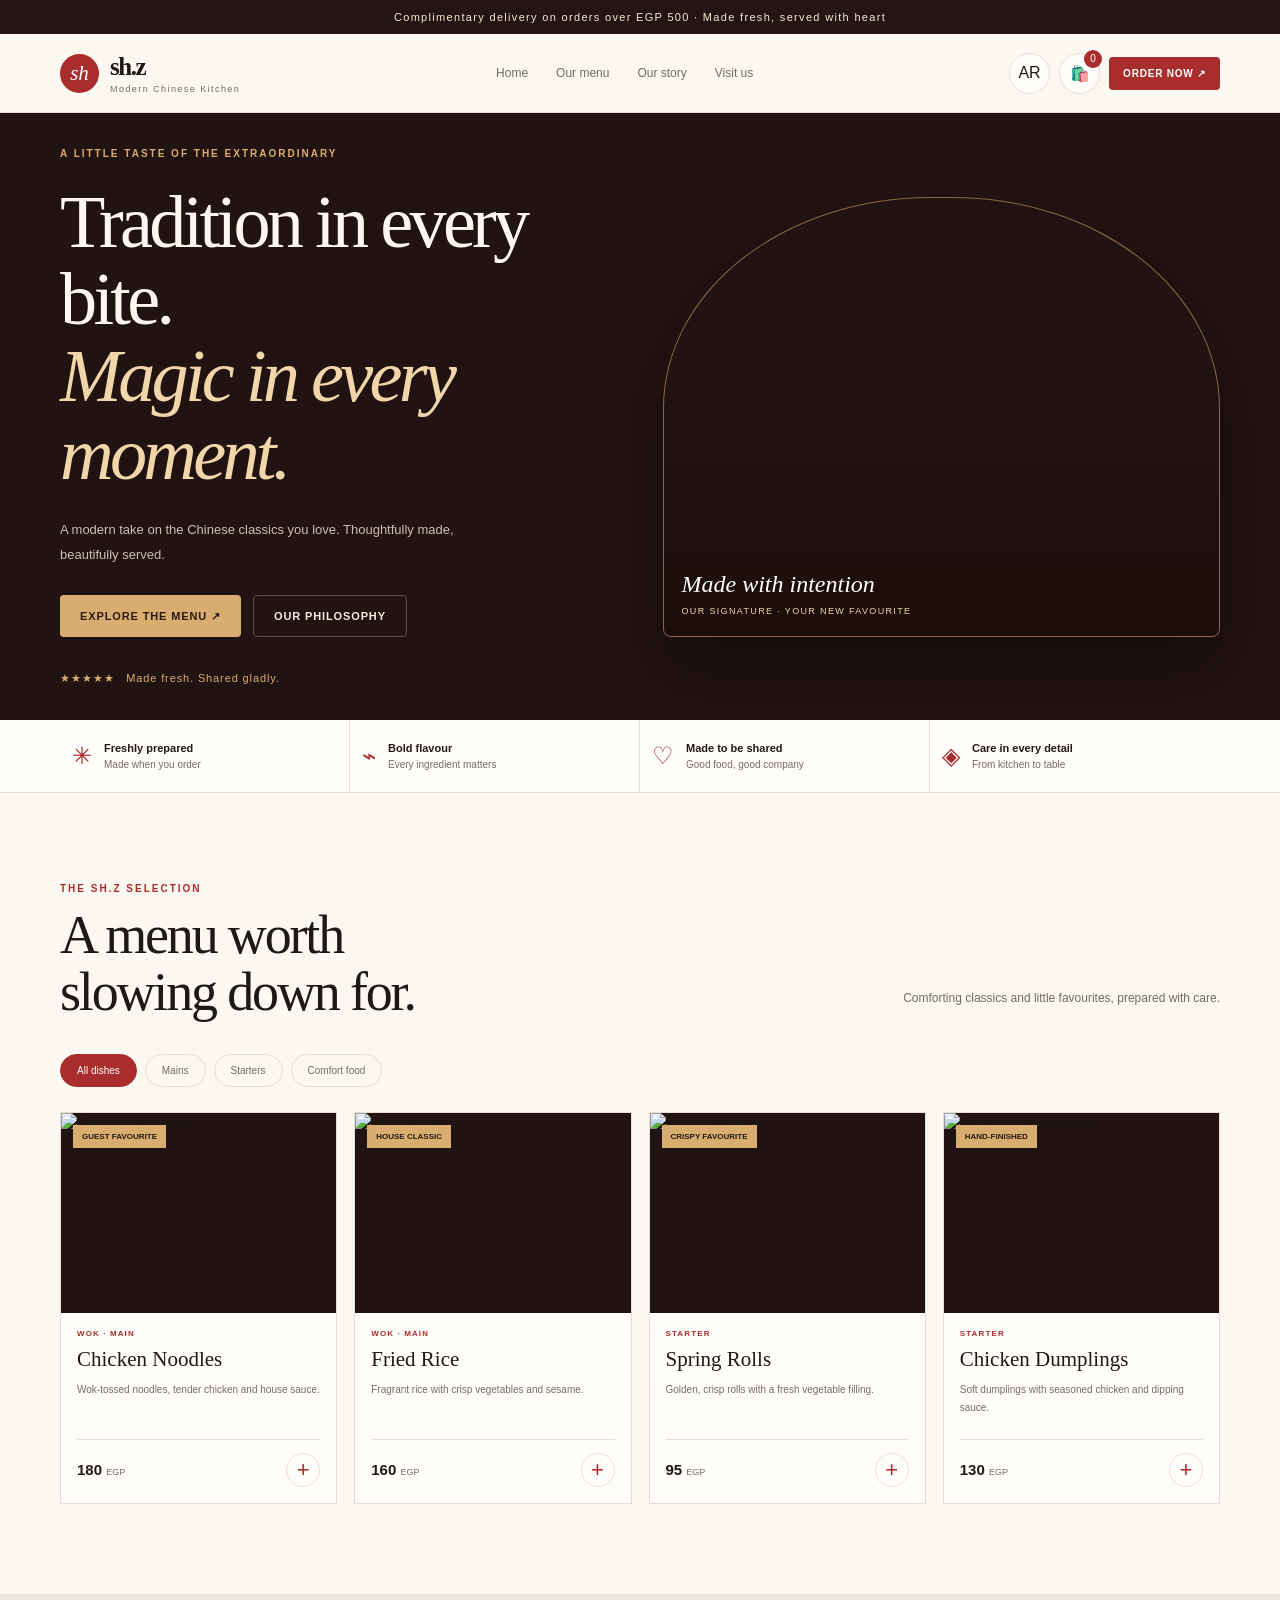
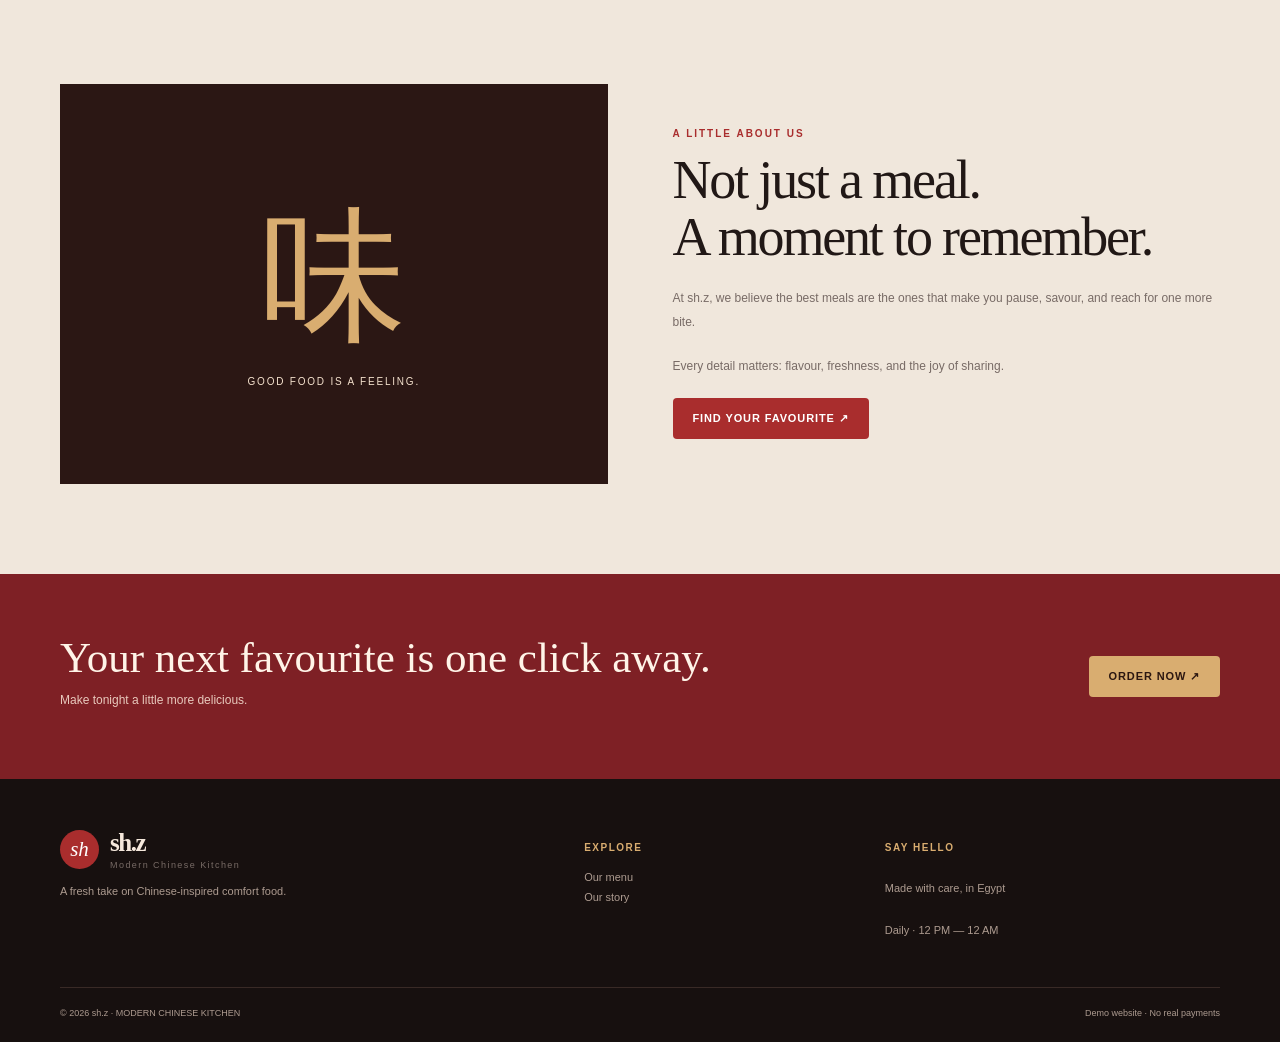
==== index.html @ f6b5e27b "Add files via upload" ====
<!DOCTYPE html>
<html lang="en" dir="ltr">
<head>
  <meta charset="UTF-8">
  <meta name="viewport" content="width=device-width, initial-scale=1.0">
  <meta name="theme-color" content="#15100f">
  <meta name="description" content="sh.z Modern Chinese Kitchen">
  <title>sh.z | Modern Chinese Kitchen</title>

  <!-- ربط ملف التصميم -->
  <link rel="stylesheet" href="style.css">

  <!-- ربط ملف JavaScript -->
  <script src="script.js" defer></script>
</head>

<body>
  <div class="announcement">
    Complimentary delivery on orders over EGP 500 · Made fresh, served with heart
  </div>

  <header class="header">
    <div class="container nav">
      <a class="brand" href="#home">
        <span class="brand-mark">sh</span>
        <span class="brand-name">sh.z
          <small>Modern Chinese Kitchen</small>
        </span>
      </a>

      <nav class="nav-links" id="navLinks">
        <a href="#home" data-en="Home" data-ar="الرئيسية">Home</a>
        <a href="#menu" data-en="Our menu" data-ar="المنيو">Our menu</a>
        <a href="#story" data-en="Our story" data-ar="حكايتنا">Our story</a>
        <a href="#contact" data-en="Visit us" data-ar="زورونا">Visit us</a>
      </nav>

      <div class="nav-actions">
        <button class="icon-button" id="languageButton">AR</button>

        <button class="icon-button" id="cartButton" aria-label="Open cart">
          🛍️ <span class="cart-count" id="cartCount">0</span>
        </button>

        <a class="button small" href="#menu"
           data-en="Order now ↗" data-ar="اطلبي دلوقتي ↗">
          Order now ↗
        </a>

        <button class="icon-button mobile-menu" id="mobileMenuButton">
          ☰
        </button>
      </div>
    </div>
  </header>

  <main>
    <!-- HERO -->
    <section class="hero" id="home">
      <div class="container hero-grid">
        <div class="hero-copy">
          <div class="eyebrow"
               data-en="A little taste of the extraordinary"
               data-ar="طعم مختلف من أول لقمة">
            A little taste of the extraordinary
          </div>

          <h1
            data-en-html="Tradition in every bite.<br><em>Magic in every moment.</em>"
            data-ar-html="أصالة في كل لقمة.<br><em>وسحر في كل لحظة.</em>">
            Tradition in every bite.<br>
            <em>Magic in every moment.</em>
          </h1>

          <p
            data-en="A modern take on the Chinese classics you love. Thoughtfully made, beautifully served."
            data-ar="تجربة عصرية لأكلات صينية بتحبيها، بمكونات مختارة وطعم معمول بحب.">
            A modern take on the Chinese classics you love. Thoughtfully made, beautifully served.
          </p>

          <div class="hero-buttons">
            <a class="button gold" href="#menu"
               data-en="Explore the menu ↗" data-ar="اكتشفي المنيو ↗">
              Explore the menu ↗
            </a>

            <a class="button outline" href="#story"
               data-en="Our philosophy" data-ar="حكايتنا">
              Our philosophy
            </a>
          </div>

          <div class="hero-note">★★★★★ &nbsp; Made fresh. Shared gladly.</div>
        </div>

        <div class="hero-art">
          <img
            src="https://images.unsplash.com/photo-1569718212165-3a8278d5f624?auto=format&fit=crop&w=1000&q=85"
            alt="Chinese noodles"
          >
          <div class="photo-label">
            Made with intention
            <small>Our signature · Your new favourite</small>
          </div>
        </div>
      </div>
    </section>

    <!-- FEATURES -->
    <section class="trust-strip">
      <div class="container trust-inner">
        <div class="trust-item">
          <span>✳</span>
          <div><strong data-en="Freshly prepared" data-ar="تحضير طازة">Freshly prepared</strong>
            <small data-en="Made when you order" data-ar="بنحضّر طلبك وقتها">Made when you order</small>
          </div>
        </div>

        <div class="trust-item">
          <span>⌁</span>
          <div><strong data-en="Bold flavour" data-ar="طعم غني">Bold flavour</strong>
            <small data-en="Every ingredient matters" data-ar="كل مكوّن بيفرق">Every ingredient matters</small>
          </div>
        </div>

        <div class="trust-item">
          <span>♡</span>
          <div><strong data-en="Made to be shared" data-ar="أحلى لما تتشارك">Made to be shared</strong>
            <small data-en="Good food, good company" data-ar="أكل حلو وصحبة أحلى">Good food, good company</small>
          </div>
        </div>

        <div class="trust-item">
          <span>◈</span>
          <div><strong data-en="Care in every detail" data-ar="اهتمام بكل تفصيلة">Care in every detail</strong>
            <small data-en="From kitchen to table" data-ar="من المطبخ لحد عندك">From kitchen to table</small>
          </div>
        </div>
      </div>
    </section>

    <!-- MENU -->
    <section class="section" id="menu">
      <div class="container">
        <div class="section-heading">
          <div>
            <div class="kicker" data-en="The sh.z selection" data-ar="اختيارات sh.z">
              The sh.z selection
            </div>
            <h2 data-en-html="A menu worth<br>slowing down for."
                data-ar-html="منيو يستاهل<br>تستمتعي بكل لقمة.">
              A menu worth<br>slowing down for.
            </h2>
          </div>

          <p data-en="Comforting classics and little favourites, prepared with care."
             data-ar="أكلات كلاسيكية ومفضلات محضّرة بعناية.">
            Comforting classics and little favourites, prepared with care.
          </p>
        </div>

        <div class="filters">
          <button class="filter-chip active" data-filter="all"
                  data-en="All dishes" data-ar="كل الأطباق">All dishes</button>
          <button class="filter-chip" data-filter="mains"
                  data-en="Mains" data-ar="أطباق رئيسية">Mains</button>
          <button class="filter-chip" data-filter="starters"
                  data-en="Starters" data-ar="مقبلات">Starters</button>
          <button class="filter-chip" data-filter="comfort"
                  data-en="Comfort food" data-ar="أكلات مفضلة">Comfort food</button>
        </div>

        <div class="menu-grid" id="menuGrid">
          <article class="menu-card" data-category="mains" data-id="noodles">
            <div class="dish-art">
              <img class="dish-photo"
                src="https://images.unsplash.com/photo-1569718212165-3a8278d5f624?auto=format&fit=crop&w=700&q=80"
                alt="Chicken noodles">
              <span class="dish-tag" data-en="Guest favourite" data-ar="الأكثر طلبًا">Guest favourite</span>
            </div>
            <div class="dish-info">
              <div class="dish-meta" data-en="Wok · Main" data-ar="طبق رئيسي">Wok · Main</div>
              <h3 data-en="Chicken Noodles" data-ar="نودلز بالدجاج">Chicken Noodles</h3>
              <p data-en="Wok-tossed noodles, tender chicken and house sauce."
                 data-ar="نودلز بالدجاج الطري وصوص البيت الغني.">
                Wok-tossed noodles, tender chicken and house sauce.
              </p>
              <div class="dish-bottom">
                <div class="price">180 <small>EGP</small></div>
                <button class="add-btn" data-add="noodles" aria-label="Add noodles">+</button>
              </div>
            </div>
          </article>

          <article class="menu-card" data-category="mains comfort" data-id="rice">
            <div class="dish-art">
              <img class="dish-photo"
                src="https://images.unsplash.com/photo-1603133872878-684f208fb84b?auto=format&fit=crop&w=700&q=80"
                alt="Fried rice">
              <span class="dish-tag" data-en="House classic" data-ar="كلاسيك البيت">House classic</span>
            </div>
            <div class="dish-info">
              <div class="dish-meta" data-en="Wok · Main" data-ar="طبق رئيسي">Wok · Main</div>
              <h3 data-en="Fried Rice" data-ar="أرز مقلي">Fried Rice</h3>
              <p data-en="Fragrant rice with crisp vegetables and sesame."
                 data-ar="أرز معطّر وخضار مقرمش ولمسة سمسم.">
                Fragrant rice with crisp vegetables and sesame.
              </p>
              <div class="dish-bottom">
                <div class="price">160 <small>EGP</small></div>
                <button class="add-btn" data-add="rice" aria-label="Add rice">+</button>
              </div>
            </div>
          </article>

          <article class="menu-card" data-category="starters" data-id="rolls">
            <div class="dish-art">
              <img class="dish-photo"
                src="https://images.unsplash.com/photo-1548507200-3a1d9f4e9c69?auto=format&fit=crop&w=700&q=80"
                alt="Spring rolls">
              <span class="dish-tag" data-en="Crispy favourite" data-ar="قرمشة مميزة">Crispy favourite</span>
            </div>
            <div class="dish-info">
              <div class="dish-meta" data-en="Starter" data-ar="مقبلات">Starter</div>
              <h3 data-en="Spring Rolls" data-ar="سبرينج رولز">Spring Rolls</h3>
              <p data-en="Golden, crisp rolls with a fresh vegetable filling."
                 data-ar="رولز دهبي ومقرمش بحشوة خضار طازة.">
                Golden, crisp rolls with a fresh vegetable filling.
              </p>
              <div class="dish-bottom">
                <div class="price">95 <small>EGP</small></div>
                <button class="add-btn" data-add="rolls" aria-label="Add spring rolls">+</button>
              </div>
            </div>
          </article>

          <article class="menu-card" data-category="starters comfort" data-id="dumplings">
            <div class="dish-art">
              <img class="dish-photo"
                src="https://images.unsplash.com/photo-1563245372-f21724e3856d?auto=format&fit=crop&w=700&q=80"
                alt="Chicken dumplings">
              <span class="dish-tag" data-en="Hand-finished" data-ar="لمسة يدويّة">Hand-finished</span>
            </div>
            <div class="dish-info">
              <div class="dish-meta" data-en="Starter" data-ar="مقبلات">Starter</div>
              <h3 data-en="Chicken Dumplings" data-ar="دامبلنج بالدجاج">Chicken Dumplings</h3>
              <p data-en="Soft dumplings with seasoned chicken and dipping sauce."
                 data-ar="دامبلنج طري بحشوة دجاج متبّلة وصوص للتغميس.">
                Soft dumplings with seasoned chicken and dipping sauce.
              </p>
              <div class="dish-bottom">
                <div class="price">130 <small>EGP</small></div>
                <button class="add-btn" data-add="dumplings" aria-label="Add dumplings">+</button>
              </div>
            </div>
          </article>
        </div>
      </div>
    </section>

    <!-- STORY -->
    <section class="section story" id="story">
      <div class="container story-grid">
        <div class="story-art">
          <span>味</span>
          <small>Good food is a feeling.</small>
        </div>

        <div class="story-copy">
          <div class="kicker" data-en="A little about us" data-ar="حكايتنا">A little about us</div>
          <h2 data-en-html="Not just a meal.<br>A moment to remember."
              data-ar-html="مش مجرد أكلة.<br>دي لحظة تفضل فاكرها.">
            Not just a meal.<br>A moment to remember.
          </h2>
          <p data-en="At sh.z, we believe the best meals are the ones that make you pause, savour, and reach for one more bite."
             data-ar="في sh.z بنؤمن إن أحلى أكل هو اللي يخليكي تستمتعي وترجعي تاخدي لقمة كمان.">
            At sh.z, we believe the best meals are the ones that make you pause, savour, and reach for one more bite.
          </p>
          <p data-en="Every detail matters: flavour, freshness, and the joy of sharing."
             data-ar="كل تفصيلة بتفرق: الطعم والمكونات الطازة وفرحة المشاركة.">
            Every detail matters: flavour, freshness, and the joy of sharing.
          </p>
          <a class="button" href="#menu"
             data-en="Find your favourite ↗" data-ar="اختاري طبقك ↗">
            Find your favourite ↗
          </a>
        </div>
      </div>
    </section>

    <section class="promo">
      <div class="container promo-inner">
        <div>
          <h2 data-en="Your next favourite is one click away."
              data-ar="أكلتك المفضلة الجاية على بُعد كليك.">
            Your next favourite is one click away.
          </h2>
          <p data-en="Make tonight a little more delicious."
             data-ar="خلّي يومك ألذ شوية.">
            Make tonight a little more delicious.
          </p>
        </div>
        <a class="button gold" href="#menu"
           data-en="Order now ↗" data-ar="اطلبي دلوقتي ↗">Order now ↗</a>
      </div>
    </section>
  </main>

  <!-- FOOTER -->
  <footer class="footer" id="contact">
    <div class="container footer-grid">
      <div>
        <a class="brand" href="#home">
          <span class="brand-mark">sh</span>
          <span class="brand-name">sh.z<small>Modern Chinese Kitchen</small></span>
        </a>
        <p data-en="A fresh take on Chinese-inspired comfort food."
           data-ar="تجربة جديدة لأكلات مستوحاة من المطبخ الصيني.">
          A fresh take on Chinese-inspired comfort food.
        </p>
      </div>

      <div>
        <h4 data-en="Explore" data-ar="اكتشفي">Explore</h4>
        <a href="#menu" data-en="Our menu" data-ar="المنيو">Our menu</a>
        <a href="#story" data-en="Our story" data-ar="حكايتنا">Our story</a>
      </div>

      <div>
        <h4 data-en="Say hello" data-ar="تواصلوا معانا">Say hello</h4>
        <p data-en="Made with care, in Egypt" data-ar="معمول بحب في مصر">Made with care, in Egypt</p>
        <p>Daily · 12 PM — 12 AM</p>
      </div>
    </div>
    <div class="container footer-bottom">
      © 2026 sh.z · MODERN CHINESE KITCHEN
      <span>Demo website · No real payments</span>
    </div>
  </footer>

  <!-- CART OVERLAY -->
  <div class="overlay" id="overlay"></div>

  <aside class="drawer" id="cartDrawer" aria-label="Shopping cart">
    <div class="drawer-head">
      <h2 data-en="Your bag" data-ar="سلتك">Your bag</h2>
      <button class="close-btn" id="closeCart">×</button>
    </div>

    <div class="cart-items" id="cartItems"></div>

    <div class="drawer-foot">
      <div class="subtotal">
        <span data-en="Subtotal" data-ar="الإجمالي الفرعي">Subtotal</span>
        <strong id="cartSubtotal">0 EGP</strong>
      </div>
      <p data-en="Free delivery over EGP 500."
         data-ar="توصيل مجاني للطلبات فوق 500 جنيه.">
        Free delivery over EGP 500.
      </p>
      <button class="button" id="checkoutButton"
              data-en="Continue to checkout ↗" data-ar="كمّلي الطلب ↗">
        Continue to checkout ↗
      </button>
    </div>
  </aside>

  <!-- CHECKOUT -->
  <section class="checkout-view" id="checkoutView">
    <div class="checkout-top">
      <div class="container checkout-top-inner">
        <a class="brand" href="#home" id="checkoutBrand">
          <span class="brand-mark">sh</span>
          <span class="brand-name">sh.z<small>Modern Chinese Kitchen</small></span>
        </a>
        <h2 data-en="Almost yours." data-ar="طلبك قرب يجهز.">Almost yours.</h2>
        <button class="button outline small" id="backToMenu"
                data-en="Back to menu" data-ar="رجوع للمنيو">
          Back to menu
        </button>
      </div>
    </div>

    <div class="container checkout-layout" id="checkoutLayout">
      <div>
        <div class="kicker" data-en="Complete your order" data-ar="كمّلي طلبك">
          Complete your order
        </div>
        <h1 class="checkout-title" data-en="Checkout" data-ar="إتمام الطلب">Checkout</h1>
        <p class="checkout-sub"
           data-en="Enter your details to complete the demo order."
           data-ar="اكتبي بياناتك عشان تكمّلي الطلب التجريبي.">
          Enter your details to complete the demo order.
        </p>

        <form id="checkoutForm">
          <div class="form-grid">
            <div class="field">
              <label for="fullName" data-en="Full name" data-ar="الاسم بالكامل">Full name</label>
              <input id="fullName" name="fullName" required placeholder="Your name">
            </div>

            <div class="field">
              <label for="phone" data-en="Phone number" data-ar="رقم الموبايل">Phone number</label>
              <input id="phone" name="phone" type="tel" required placeholder="01X XXXX XXXX">
            </div>

            <div class="field full">
              <label for="address" data-en="Delivery address" data-ar="عنوان التوصيل">Delivery address</label>
              <input id="address" name="address" required placeholder="Street, area, building">
            </div>

            <div class="field">
              <label for="area" data-en="Area / city" data-ar="المنطقة / المدينة">Area / city</label>
              <input id="area" name="area" required placeholder="Your area">
            </div>

            <div class="field">
              <label for="deliveryTime" data-en="Delivery time" data-ar="ميعاد التوصيل">Delivery time</label>
              <select id="deliveryTime" name="deliveryTime">
                <option value="asap" data-en="As soon as possible" data-ar="في أقرب وقت">As soon as possible</option>
                <option value="later" data-en="Call me to arrange" data-ar="اتصلوا بيا نحدد الميعاد">Call me to arrange</option>
              </select>
            </div>

            <div class="field full">
              <label for="notes" data-en="Order notes (optional)" data-ar="ملاحظات (اختياري)">Order notes (optional)</label>
              <input id="notes" name="notes" placeholder="Anything we should know?">
            </div>
          </div>

          <div class="payment-note"
               data-en="DEMO ONLY: No payment is collected and no order is sent to a real restaurant."
               data-ar="نسخة تجريبية فقط: لا يتم تحصيل فلوس أو إرسال الطلب لمطعم حقيقي.">
            DEMO ONLY: No payment is collected and no order is sent to a real restaurant.
          </div>

          <button class="button full-button" type="submit"
                  data-en="Place demo order ↗" data-ar="تأكيد الطلب التجريبي ↗">
            Place demo order ↗
          </button>
        </form>
      </div>

      <aside class="order-summary">
        <h3 data-en="Order summary" data-ar="ملخص الطلب">Order summary</h3>
        <div id="checkoutItems"></div>
        <div class="summary-line">
          <span data-en="Delivery" data-ar="التوصيل">Delivery</span>
          <strong id="deliveryFee">35 EGP</strong>
        </div>
        <div class="summary-line">
          <span data-en="Discount" data-ar="الخصم">Discount</span>
          <strong id="discountAmount">0 EGP</strong>
        </div>
        <div class="summary-total">
          <span data-en="Total" data-ar="الإجمالي">Total</span>
          <strong id="checkoutTotal">0 EGP</strong>
        </div>
      </aside>
    </div>

    <div class="success-state" id="successState">
      <div class="success-mark">✓</div>
      <h2 data-en="Order received!" data-ar="تم تأكيد الطلب!">Order received!</h2>
      <p id="successMessage">Your demo order is ready.</p>
      <button class="button" id="finishOrder"
              data-en="Back to sh.z ↗" data-ar="الرجوع لـ sh.z ↗">
        Back to sh.z ↗
      </button>
    </div>
  </section>

  <div class="toast" id="toast" role="status" aria-live="polite"></div>
</body>
</html>
---- style.css ----
:root {
  --ink: #211816;
  --muted: #786b66;
  --paper: #fbf7f1;
  --panel: #fffdf9;
  --line: #e9ddd3;
  --red: #a92d2d;
  --red-dark: #701d22;
  --gold: #d9ad70;
  --gold-pale: #f1d6aa;
  --shadow: 0 18px 50px rgba(42, 18, 12, .12);
}

* {
  box-sizing: border-box;
}

html {
  scroll-behavior: smooth;
  scroll-padding-top: 90px;
}

body {
  margin: 0;
  background: var(--paper);
  color: var(--ink);
  font-family: Arial, Helvetica, sans-serif;
}

body.no-scroll {
  overflow: hidden;
}

button,
input,
select {
  font: inherit;
}

button,
a {
  cursor: pointer;
}

a {
  color: inherit;
  text-decoration: none;
}

button:disabled {
  cursor: not-allowed;
}

.container {
  width: min(1160px, calc(100% - 44px));
  margin: 0 auto;
}

/* Announcement */
.announcement {
  background: #241514;
  color: #f8e7d2;
  text-align: center;
  font-size: 11px;
  letter-spacing: .12em;
  padding: 11px 14px;
}

/* Header */
.header {
  position: sticky;
  top: 0;
  z-index: 20;
  background: rgba(251, 247, 241, .95);
  backdrop-filter: blur(15px);
  border-bottom: 1px solid var(--line);
}

.nav {
  min-height: 78px;
  display: flex;
  align-items: center;
  justify-content: space-between;
  gap: 20px;
}

.brand {
  display: flex;
  align-items: center;
  gap: 11px;
}

.brand-mark {
  width: 39px;
  height: 39px;
  border-radius: 50%;
  background: var(--red);
  color: white;
  display: grid;
  place-items: center;
  font: italic 21px Georgia, serif;
}

.brand-name {
  font: bold 25px Georgia, serif;
  letter-spacing: -.06em;
}

.brand-name small {
  display: block;
  font: 9px Arial, sans-serif;
  letter-spacing: .16em;
  color: var(--muted);
  margin-top: 3px;
}

.nav-links {
  display: flex;
  align-items: center;
  gap: 28px;
  color: var(--muted);
  font-size: 12px;
}

.nav-links a:hover {
  color: var(--red);
}

.nav-actions {
  display: flex;
  align-items: center;
  gap: 9px;
}

.icon-button {
  width: 41px;
  height: 41px;
  border: 1px solid var(--line);
  border-radius: 50%;
  background: var(--panel);
  color: var(--ink);
  display: grid;
  place-items: center;
  position: relative;
}

.cart-count {
  position: absolute;
  top: -4px;
  right: -3px;
  width: 18px;
  height: 18px;
  border-radius: 50%;
  background: var(--red);
  color: white;
  font-size: 10px;
  display: grid;
  place-items: center;
}

.mobile-menu {
  display: none;
}

/* Buttons */
.button {
  display: inline-flex;
  align-items: center;
  justify-content: center;
  gap: 8px;
  padding: 14px 20px;
  border: 0;
  border-radius: 4px;
  background: var(--red);
  color: white;
  font-size: 11px;
  font-weight: bold;
  letter-spacing: .08em;
  text-transform: uppercase;
  transition: .2s;
}

.button:hover {
  background: var(--red-dark);
  transform: translateY(-2px);
}

.button.gold {
  background: var(--gold);
  color: #2c1711;
}

.button.outline {
  background: transparent;
  border: 1px solid var(--line);
  color: var(--ink);
}

.button.small {
  padding: 11px 14px;
  font-size: 10px;
}

/* Hero */
.hero {
  background: #211311;
  color: #fff7ef;
  overflow: hidden;
}

.hero-grid {
  min-height: 570px;
  display: grid;
  grid-template-columns: 1fr 1fr;
  align-items: center;
  gap: 45px;
  padding-top: 35px;
  padding-bottom: 35px;
}

.hero-copy {
  max-width: 550px;
}

.eyebrow,
.kicker {
  color: var(--gold);
  text-transform: uppercase;
  font-size: 10px;
  font-weight: bold;
  letter-spacing: .2em;
}

.hero h1 {
  font: 400 clamp(45px, 5.8vw, 76px)/1.04 Georgia, serif;
  letter-spacing: -.05em;
  margin: 25px 0;
}

.hero h1 em {
  color: var(--gold-pale);
  font-weight: normal;
}

.hero-copy p {
  color: #d0bdb1;
  font-size: 13px;
  line-height: 1.9;
  max-width: 420px;
  margin-bottom: 28px;
}

.hero-buttons {
  display: flex;
  gap: 12px;
  flex-wrap: wrap;
}

.hero .button.outline {
  border-color: #654a42;
  color: #f8e9dd;
}

.hero-note {
  margin-top: 35px;
  color: var(--gold);
  font-size: 11px;
  letter-spacing: .08em;
}

.hero-art {
  height: 440px;
  position: relative;
  border-radius: 48% 48% 8px 8px;
  overflow: hidden;
  border: 1px solid rgba(217, 173, 112, .55);
  box-shadow: 0 30px 65px rgba(0, 0, 0, .35);
}

.hero-art img {
  width: 100%;
  height: 100%;
  object-fit: cover;
  display: block;
}

.hero-art::after {
  content: "";
  position: absolute;
  inset: 0;
  background: linear-gradient(180deg, transparent 50%, rgba(26, 10, 8, .65));
}

.photo-label {
  position: absolute;
  z-index: 1;
  left: 18px;
  bottom: 20px;
  color: white;
  font: italic 24px Georgia, serif;
}

.photo-label small {
  display: block;
  margin-top: 8px;
  color: var(--gold-pale);
  font: 9px Arial, sans-serif;
  letter-spacing: .15em;
  text-transform: uppercase;
}

/* Features */
.trust-strip {
  border-bottom: 1px solid var(--line);
  background: var(--panel);
}

.trust-inner {
  display: grid;
  grid-template-columns: repeat(4, 1fr);
}

.trust-item {
  display: flex;
  align-items: center;
  gap: 12px;
  padding: 22px 12px;
  border-right: 1px solid var(--line);
}

.trust-item:last-child {
  border-right: 0;
}

.trust-item > span {
  color: var(--red);
  font-size: 24px;
}

.trust-item strong,
.trust-item small {
  display: block;
}

.trust-item strong {
  font-size: 11px;
}

.trust-item small {
  color: var(--muted);
  font-size: 10px;
  margin-top: 5px;
}

/* Sections */
.section {
  padding: 90px 0;
}

.section-heading {
  display: flex;
  justify-content: space-between;
  align-items: end;
  gap: 25px;
  margin-bottom: 32px;
}

.section .kicker,
.story .kicker {
  color: var(--red);
}

.section h2,
.story-copy h2 {
  font: 400 clamp(36px, 4.5vw, 54px)/1.06 Georgia, serif;
  letter-spacing: -.04em;
  margin: 13px 0 0;
}

.section-heading > p {
  max-width: 320px;
  color: var(--muted);
  font-size: 12px;
  line-height: 1.9;
}

/* Menu filters */
.filters {
  display: flex;
  gap: 8px;
  flex-wrap: wrap;
  margin-bottom: 25px;
}

.filter-chip {
  padding: 10px 16px;
  border: 1px solid var(--line);
  border-radius: 99px;
  background: transparent;
  color: var(--muted);
  font-size: 10px;
}

.filter-chip.active,
.filter-chip:hover {
  background: var(--red);
  color: white;
  border-color: var(--red);
}

/* Food cards */
.menu-grid {
  display: grid;
  grid-template-columns: repeat(4, minmax(0, 1fr));
  gap: 17px;
}

.menu-card {
  min-width: 0;
  border: 1px solid var(--line);
  background: var(--panel);
  transition: transform .25s, box-shadow .25s;
}

.menu-card:hover {
  transform: translateY(-5px);
  box-shadow: var(--shadow);
}

.menu-card[hidden] {
  display: none;
}

.dish-art {
  height: 200px;
  background: #211311;
  position: relative;
  overflow: hidden;
}

.dish-photo {
  width: 100%;
  height: 100%;
  display: block;
  object-fit: cover;
  transition: transform .4s;
}

.menu-card:hover .dish-photo {
  transform: scale(1.06);
}

.dish-tag {
  position: absolute;
  top: 12px;
  left: 12px;
  background: var(--gold);
  color: #281812;
  padding: 7px 9px;
  font-size: 8px;
  font-weight: bold;
  text-transform: uppercase;
}

.dish-info {
  padding: 16px;
}

.dish-meta {
  color: var(--red);
  font-size: 8px;
  font-weight: bold;
  letter-spacing: .14em;
  text-transform: uppercase;
}

.dish-info h3 {
  font: 21px Georgia, serif;
  margin: 9px 0;
}

.dish-info p {
  min-height: 43px;
  margin: 0 0 15px;
  color: var(--muted);
  font-size: 10px;
  line-height: 1.8;
}

.dish-bottom {
  display: flex;
  justify-content: space-between;
  align-items: center;
  gap: 8px;
  border-top: 1px solid var(--line);
  padding-top: 13px;
}

.price {
  font-size: 15px;
  font-weight: bold;
  white-space: nowrap;
}

.price small {
  color: var(--muted);
  font-size: 9px;
  font-weight: normal;
}

.add-btn {
  width: 34px;
  height: 34px;
  border: 1px solid var(--line);
  border-radius: 50%;
  background: transparent;
  color: var(--red);
  font-size: 22px;
}

.add-btn:hover {
  background: var(--red);
  color: white;
  border-color: var(--red);
}

/* Story */
.story {
  background: #f0e7dc;
}

.story-grid {
  display: grid;
  grid-template-columns: 1fr 1fr;
  align-items: center;
  gap: 65px;
}

.story-art {
  min-height: 400px;
  background: #2b1714;
  color: var(--gold);
  display: grid;
  place-content: center;
  text-align: center;
}

.story-art span {
  font: 145px Georgia, serif;
}

.story-art small {
  color: #f4e1cd;
  font-size: 10px;
  letter-spacing: .18em;
  text-transform: uppercase;
}

.story-copy p {
  color: var(--muted);
  font-size: 12px;
  line-height: 2;
  margin: 20px 0;
}

/* Promotion */
.promo {
  padding: 60px 0;
  background: #7e2025;
  color: #fff4e8;
}

.promo-inner {
  display: flex;
  align-items: center;
  justify-content: space-between;
  gap: 25px;
}

.promo h2 {
  font: 400 clamp(30px, 4vw, 43px)/1.1 Georgia, serif;
  margin: 0 0 12px;
}

.promo p {
  color: #e8c9bd;
  font-size: 12px;
}

/* Footer */
.footer {
  background: #17100f;
  color: #f5e8dc;
  padding: 50px 0 24px;
}

.footer-grid {
  display: grid;
  grid-template-columns: 1.3fr .7fr .9fr;
  gap: 40px;
  padding-bottom: 35px;
}

.footer h4 {
  color: var(--gold);
  font-size: 10px;
  letter-spacing: .15em;
  text-transform: uppercase;
}

.footer p,
.footer-grid a:not(.brand) {
  color: #ad9b90;
  font-size: 11px;
  line-height: 1.9;
}

.footer-grid > div:not(:first-child) {
  display: flex;
  flex-direction: column;
  align-items: flex-start;
}

.footer-bottom {
  border-top: 1px solid #392a26;
  padding-top: 20px;
  display: flex;
  justify-content: space-between;
  gap: 15px;
  color: #ad9b90;
  font-size: 9px;
}

/* Cart overlay */
.overlay {
  position: fixed;
  inset: 0;
  z-index: 50;
  background: rgba(15, 8, 7, .62);
  opacity: 0;
  visibility: hidden;
  transition: .25s;
}

.overlay.open {
  opacity: 1;
  visibility: visible;
}

.drawer {
  position: fixed;
  z-index: 51;
  top: 0;
  right: 0;
  width: min(440px, 100%);
  height: 100vh;
  height: 100dvh;
  background: var(--panel);
  display: flex;
  flex-direction: column;
  transform: translateX(105%);
  transition: transform .3s;
}

.drawer.open {
  transform: translateX(0);
}

.drawer-head {
  padding: 23px;
  display: flex;
  justify-content: space-between;
  align-items: center;
  border-bottom: 1px solid var(--line);
}

.drawer-head h2 {
  font: 31px Georgia, serif;
  margin: 0;
}

.close-btn {
  width: 36px;
  height: 36px;
  border: 1px solid var(--line);
  border-radius: 50%;
  background: transparent;
  color: var(--ink);
  font-size: 20px;
}

.cart-items {
  padding: 12px 23px;
  overflow-y: auto;
  flex: 1;
}

.empty-cart {
  text-align: center;
  padding: 50px 10px;
  color: var(--muted);
}

.empty-symbol {
  color: var(--gold);
  font: italic 42px Georgia, serif;
}

.empty-cart h3 {
  color: var(--ink);
  font: 23px Georgia, serif;
}

.empty-cart p {
  font-size: 11px;
  line-height: 1.8;
}

.cart-row {
  display: grid;
  grid-template-columns: 48px 1fr auto;
  gap: 12px;
  align-items: center;
  padding: 15px 0;
  border-bottom: 1px solid var(--line);
}

.cart-thumb {
  width: 48px;
  height: 48px;
  background: #3b1b17;
  display: grid;
  place-items: center;
  font-size: 25px;
}

.cart-row h4 {
  font: 16px Georgia, serif;
  margin: 0 0 5px;
}

.cart-price {
  color: var(--red);
  font-size: 11px;
  font-weight: bold;
}

.quantity {
  display: flex;
  align-items: center;
  gap: 10px;
  margin-top: 8px;
}

.quantity button {
  width: 24px;
  height: 24px;
  border: 1px solid var(--line);
  border-radius: 50%;
  background: transparent;
  color: var(--ink);
}

.quantity span {
  font-size: 11px;
}

.remove-item {
  border: 0;
  background: transparent;
  color: var(--muted);
  font-size: 20px;
}

.drawer-foot {
  padding: 20px 23px;
  border-top: 1px solid var(--line);
  background: var(--paper);
}

.subtotal,
.summary-line,
.summary-total {
  display: flex;
  justify-content: space-between;
  align-items: center;
  gap: 12px;
}

.subtotal {
  margin-bottom: 12px;
  font-size: 12px;
}

.subtotal strong {
  font-size: 19px;
}

.drawer-foot p {
  color: var(--muted);
  font-size: 10px;
  line-height: 1.7;
}

.drawer-foot .button {
  width: 100%;
}

/* Checkout */
.checkout-view {
  display: none;
  position: fixed;
  inset: 0;
  z-index: 60;
  background: var(--paper);
  overflow-y: auto;
}

.checkout-view.open {
  display: block;
}

.checkout-top {
  border-bottom: 1px solid var(--line);
  padding: 20px 0;
}

.checkout-top-inner {
  display: flex;
  justify-content: space-between;
  align-items: center;
  gap: 15px;
}

.checkout-top h2 {
  font: 29px Georgia, serif;
}

.checkout-layout {
  display: grid;
  grid-template-columns: 1.1fr .9fr;
  gap: 45px;
  padding-top: 35px;
  padding-bottom: 60px;
}

.checkout-title {
  font: 38px Georgia, serif;
  margin-bottom: 8px;
}

.checkout-sub {
  color: var(--muted);
  font-size: 12px;
  margin-bottom: 25px;
}

.form-grid {
  display: grid;
  grid-template-columns: 1fr 1fr;
  gap: 14px;
}

.field {
  display: grid;
  gap: 7px;
  margin-bottom: 13px;
}

.field.full {
  grid-column: 1 / -1;
}

.field label {
  font-size: 10px;
  font-weight: bold;
  text-transform: uppercase;
}

.field input,
.field select {
  width: 100%;
  padding: 13px;
  border: 1px solid var(--line);
  border-radius: 3px;
  background: var(--panel);
  color: var(--ink);
  outline: none;
  font-size: 12px;
}

.field input:focus,
.field select:focus {
  border-color: var(--red);
}

.payment-note {
  margin: 15px 0 20px;
  padding: 14px;
  border: 1px solid var(--line);
  background: var(--panel);
  color: var(--muted);
  font-size: 10px;
  line-height: 1.8;
}

.full-button {
  width: 100%;
}

.order-summary {
  align-self: start;
  padding: 24px;
  border: 1px solid var(--line);
  background: var(--panel);
}

.order-summary h3 {
  font: 25px Georgia, serif;
  margin: 0 0 15px;
}

.summary-line {
  padding: 12px 0;
  border-bottom: 1px solid var(--line);
  font-size: 11px;
}

.summary-line span {
  color: var(--muted);
}

.summary-total {
  padding-top: 20px;
  font-weight: bold;
}

.summary-total strong {
  font-size: 21px;
}

.success-state {
  display: none;
  max-width: 520px;
  margin: 60px auto;
  padding: 25px;
  text-align: center;
}

.success-state.show {
  display: block;
}

.success-mark {
  width: 65px;
  height: 65px;
  display: grid;
  place-items: center;
  margin: 0 auto 20px;
  border-radius: 50%;
  background: #e4f1df;
  color: #346d3a;
  font-size: 30px;
}

.success-state h2 {
  font: 40px Georgia, serif;
}

.success-state p {
  color: var(--muted);
  font-size: 12px;
  line-height: 1.8;
}

/* Toast notification */
.toast {
  position: fixed;
  z-index: 80;
  bottom: 24px;
  left: 50%;
  transform: translate(-50%, 20px);
  opacity: 0;
  visibility: hidden;
  background: #211311;
  color: #fff3e5;
  padding: 13px 20px;
  font-size: 11px;
  box-shadow: var(--shadow);
  transition: .25s;
  max-width: calc(100% - 30px);
  text-align: center;
}

.toast.show {
  transform: translate(-50%, 0);
  opacity: 1;
  visibility: visible;
}

/* Arabic layout */
[dir="rtl"] .nav,
[dir="rtl"] .section-heading,
[dir="rtl"] .promo-inner,
[dir="rtl"] .footer-bottom,
[dir="rtl"] .checkout-top-inner {
  direction: rtl;
}

[dir="rtl"] .dish-tag {
  left: auto;
  right: 12px;
}

[dir="rtl"] .drawer {
  right: auto;
  left: 0;
  transform: translateX(-105%);
}

[dir="rtl"] .drawer.open {
  transform: translateX(0);
}

/* Tablet */
@media (max-width: 920px) {
  .nav-links {
    gap: 14px;
  }

  .hero-grid {
    gap: 25px;
  }

  .menu-grid {
    grid-template-columns: repeat(2, minmax(0, 1fr));
  }

  .story-grid {
    gap: 30px;
  }

  .checkout-layout {
    gap: 25px;
  }
}

/* Mobile */
@media (max-width: 650px) {
  .container {
    width: calc(100% - 30px);
  }

  .announcement {
    font-size: 9px;
    letter-spacing: .05em;
  }

  .nav {
    min-height: 67px;
  }

  .brand-name {
    font-size: 21px;
  }

  .nav-actions {
    gap: 6px;
  }

  .nav-actions > .button {
    display: none;
  }

  .icon-button {
    width: 36px;
    height: 36px;
  }

  .mobile-menu {
    display: grid;
  }

  .nav-links {
    display: none;
    position: absolute;
    top: 67px;
    left: 15px;
    right: 15px;
    padding: 18px;
    background: var(--panel);
    border: 1px solid var(--line);
    box-shadow: var(--shadow);
    flex-direction: column;
    align-items: stretch;
    gap: 18px;
  }

  .nav-links.mobile-open {
    display: flex;
  }

  .hero-grid {
    grid-template-columns: 1fr;
    gap: 30px;
    padding-top: 55px;
    padding-bottom: 30px;
  }

  .hero h1 {
    font-size: clamp(45px, 12vw, 66px);
  }

  .hero-copy p {
    font-size: 12px;
  }

  .hero-art {
    height: 340px;
    width: 100%;
    max-width: 380px;
    margin: 0 auto;
  }

  .trust-inner {
    grid-template-columns: 1fr 1fr;
  }

  .trust-item {
    padding: 16px 6px;
    border-bottom: 1px solid var(--line);
  }

  .trust-item:nth-child(2) {
    border-right: 0;
  }

  .trust-item:nth-child(3),
  .trust-item:nth-child(4) {
    border-bottom: 0;
  }

  .trust-item strong {
    font-size: 10px;
  }

  .trust-item small {
    font-size: 9px;
  }

  .section {
    padding: 65px 0;
  }

  .section-heading {
    display: block;
  }

  .section-heading > p {
    margin-top: 18px;
  }

  .menu-grid {
    gap: 10px;
  }

  .dish-art {
    height: 140px;
  }

  .dish-info {
    padding: 12px 10px;
  }

  .dish-info h3 {
    font-size: 17px;
  }

  .dish-info p {
    min-height: 62px;
    font-size: 9px;
  }

  .dish-meta {
    font-size: 7px;
  }

  .price {
    font-size: 13px;
  }

  .add-btn {
    width: 29px;
    height: 29px;
  }

  .dish-tag {
    top: 8px;
    left: 8px;
    padding: 6px;
    font-size: 7px;
  }

  .story-grid {
    grid-template-columns: 1fr;
    gap: 30px;
  }

  .story-art {
    min-height: 270px;
  }

  .story-art span {
    font-size: 110px;
  }

  .promo-inner {
    flex-direction: column;
    align-items: flex-start;
  }

  .footer-grid {
    grid-template-columns: 1fr 1fr;
    gap: 25px;
  }

  .footer-grid > div:first-child {
    grid-column: 1 / -1;
  }

  .footer-bottom {
    flex-direction: column;
  }

  .checkout-top-inner {
    flex-wrap: wrap;
  }

  .checkout-top h2 {
    font-size: 22px;
  }

  .checkout-layout {
    grid-template-columns: 1fr;
    gap: 25px;
  }

  .form-grid {
    grid-template-columns: 1fr;
    gap: 0;
  }

  .field.full {
    grid-column: auto;
  }
}

@media (prefers-reduced-motion: reduce) {
  *,
  *::before,
  *::after {
    scroll-behavior: auto !important;
    transition-duration: .01ms !important;
  }
}
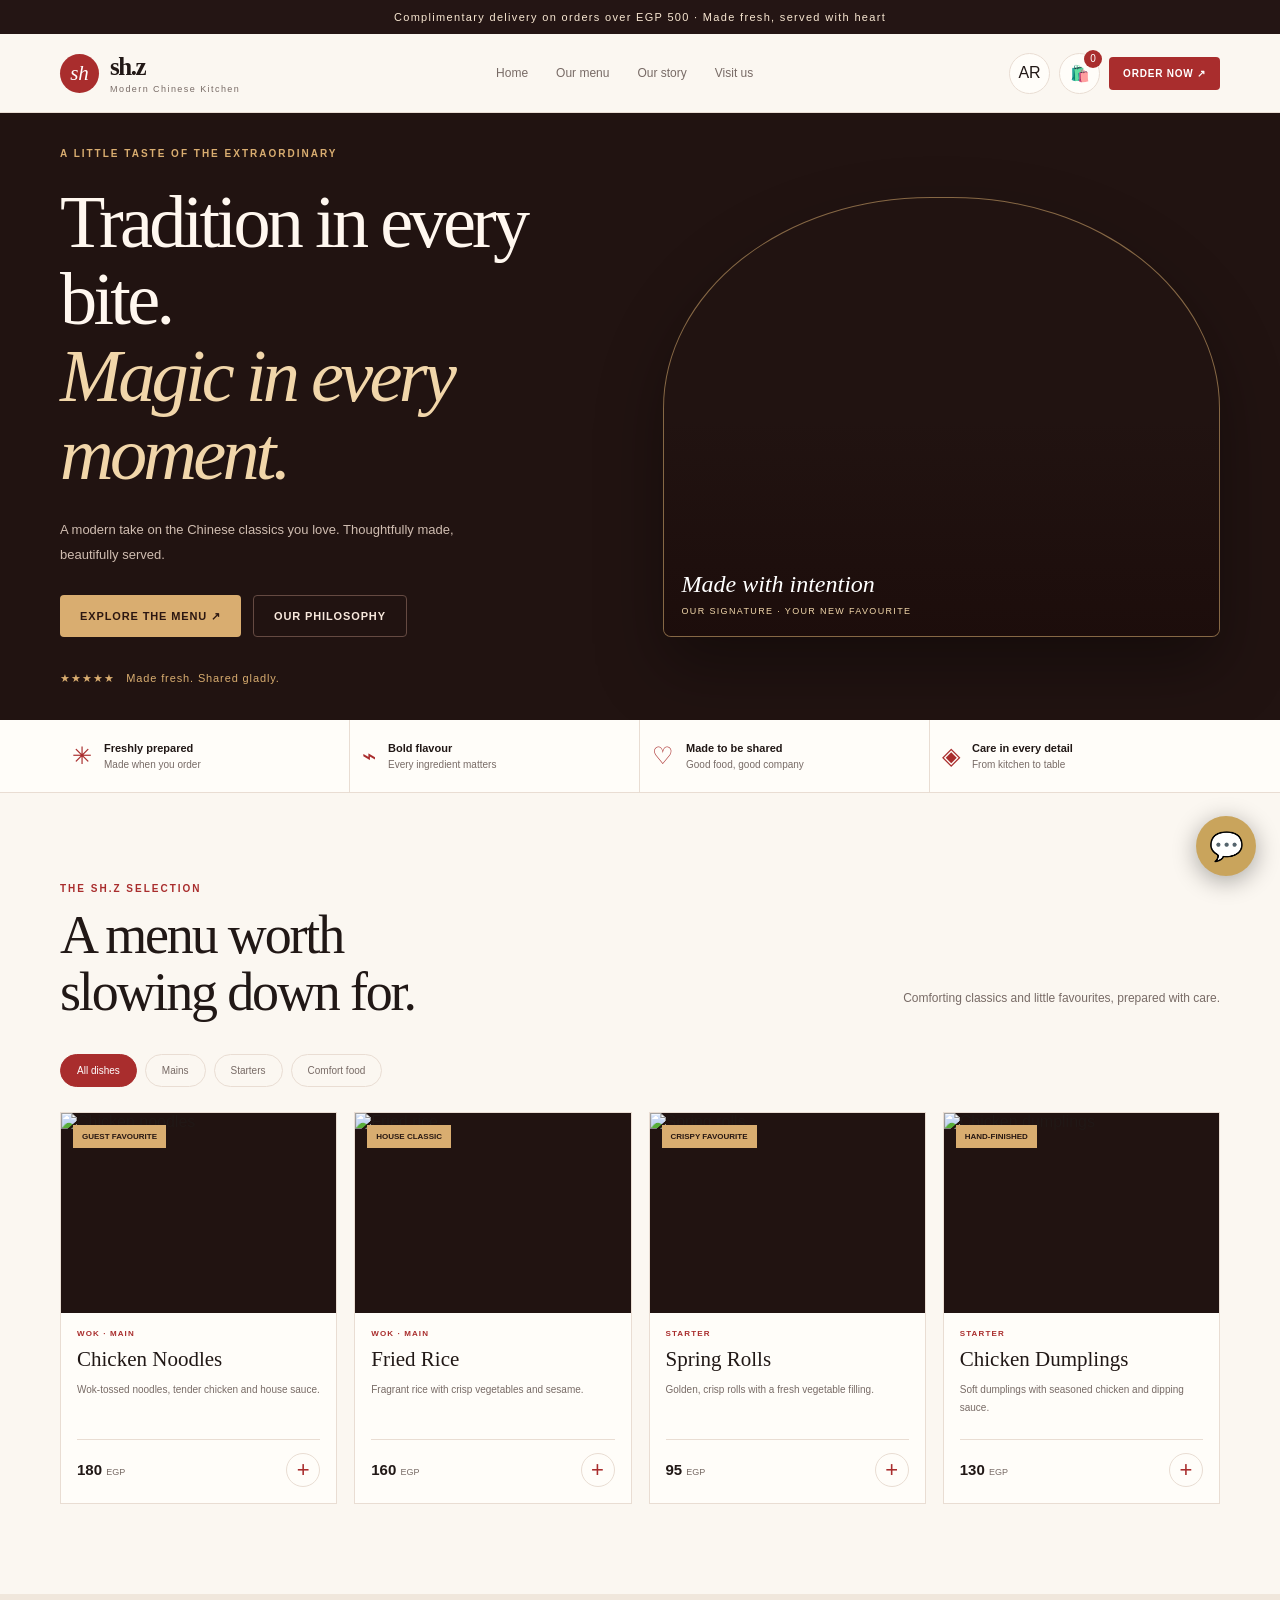
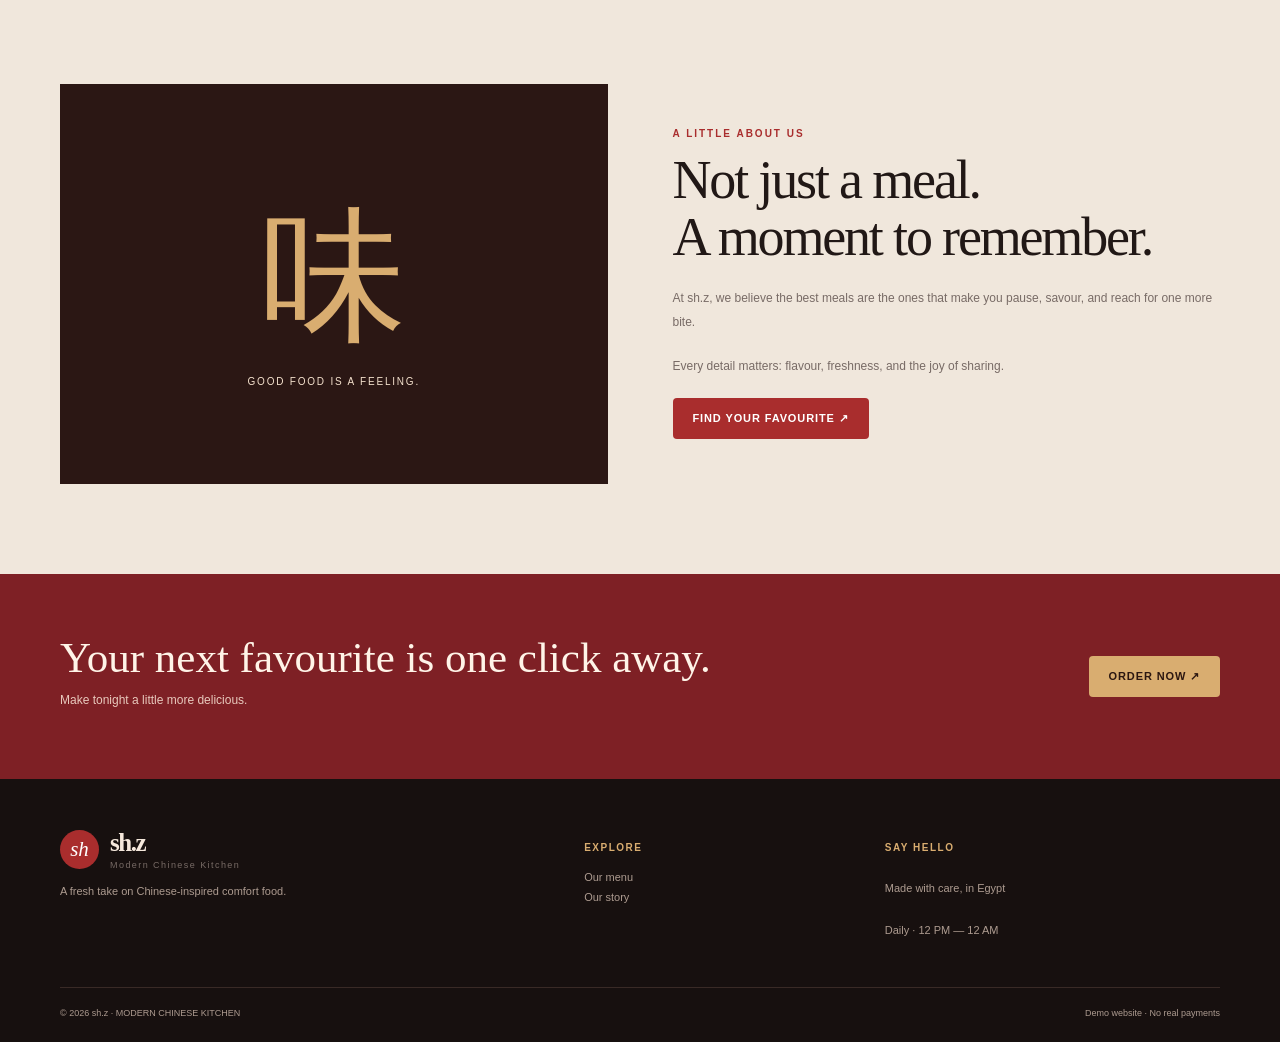
==== commit 7c4b3c08: "Add files via upload" ====
--- a/index.html
+++ b/index.html
@@ -473,5 +473,32 @@
   </section>
 
   <div class="toast" id="toast" role="status" aria-live="polite"></div>
+
+
+<button class="chat-launcher" id="chatLauncher">💬</button>
+
+<section class="chat-panel" id="chatPanel">
+  <div class="chat-head">
+    <strong>sh.z Assistant</strong>
+    <button id="chatClose">×</button>
+  </div>
+
+  <div class="chat-messages" id="chatMessages"></div>
+
+  <div class="chat-quick">
+    <button data-chat="menu">Menu</button>
+    <button data-chat="prices">Prices</button>
+    <button data-chat="delivery">Delivery</button>
+    <button data-chat="hours">Opening hours</button>
+  </div>
+
+  <form class="chat-form" id="chatForm">
+    <input id="chatInput" placeholder="Ask us anything..." />
+    <button type="submit">↑</button>
+  </form>
+</section>
+
+ 
+
 </body>
 </html>
--- a/style.css
+++ b/style.css
@@ -1262,5 +1262,173 @@
   *::after {
     scroll-behavior: auto !important;
     transition-duration: .01ms !important;
-  }
-}
+
+
+    
+  }
+}
+
+
+
+/* ===== sh.z Chatbot ===== */
+
+.chat-launcher {
+  position: fixed;
+  bottom: 24px;
+  right: 24px;
+  z-index: 1001;
+  width: 60px;
+  height: 60px;
+  border: none;
+  border-radius: 50%;
+  background: #c9a45c;
+  color: #15100f;
+  font-size: 28px;
+  cursor: pointer;
+  box-shadow: 0 5px 25px #0005;
+}
+
+.chat-panel {
+  display: none;
+  position: fixed;
+  right: 24px;
+  bottom: 96px;
+  z-index: 1000;
+  width: min(360px, calc(100vw - 32px));
+  height: 480px;
+  max-height: calc(100dvh - 120px);
+  background: #191412;
+  color: #f8f2e8;
+  border: 1px solid #c9a45c;
+  border-radius: 18px;
+  overflow: hidden;
+  box-shadow: 0 10px 40px #0006;
+  flex-direction: column;
+  font-family: Arial, sans-serif;
+}
+
+.chat-panel.open {
+  display: flex;
+}
+
+.chat-head {
+  display: flex;
+  justify-content: space-between;
+  align-items: center;
+  padding: 17px;
+  background: #c9a45c;
+  color: #15100f;
+}
+
+.chat-head strong {
+  font-size: 16px;
+}
+
+.chat-head button {
+  background: transparent;
+  border: none;
+  font-size: 27px;
+  cursor: pointer;
+  color: #15100f;
+}
+
+.chat-messages {
+  flex: 1;
+  overflow-y: auto;
+  padding: 14px;
+  display: flex;
+  flex-direction: column;
+  gap: 10px;
+}
+
+.chat-bubble {
+  max-width: 85%;
+  padding: 11px 13px;
+  border-radius: 13px;
+  font-size: 14px;
+  line-height: 1.6;
+  overflow-wrap: anywhere;
+  white-space: pre-line;
+}
+
+.chat-bubble.bot {
+  align-self: flex-start;
+  background: #302823;
+  color: #fff8ee;
+  border-bottom-left-radius: 3px;
+}
+
+.chat-bubble.user {
+  align-self: flex-end;
+  background: #c9a45c;
+  color: #15100f;
+  border-bottom-right-radius: 3px;
+}
+
+.chat-quick {
+  display: flex;
+  gap: 6px;
+  padding: 8px 10px;
+  overflow-x: auto;
+}
+
+.chat-quick button {
+  flex-shrink: 0;
+  padding: 7px 10px;
+  border: 1px solid #c9a45c;
+  border-radius: 20px;
+  background: transparent;
+  color: #e5c987;
+  cursor: pointer;
+  font-size: 12px;
+}
+
+.chat-quick button:hover {
+  background: #c9a45c;
+  color: #15100f;
+}
+
+.chat-form {
+  display: flex;
+  gap: 8px;
+  padding: 12px;
+  border-top: 1px solid #40352d;
+}
+
+.chat-form input {
+  flex: 1;
+  min-width: 0;
+  padding: 11px;
+  border: 1px solid #514238;
+  border-radius: 10px;
+  background: #251e19;
+  color: white;
+  outline: none;
+}
+
+.chat-form input:focus {
+  border-color: #c9a45c;
+}
+
+.chat-form button {
+  width: 42px;
+  border: none;
+  border-radius: 10px;
+  background: #c9a45c;
+  color: #15100f;
+  font-size: 22px;
+  cursor: pointer;
+}
+
+@media (max-width: 480px) {
+  .chat-launcher {
+    right: 16px;
+    bottom: 16px;
+  }
+
+  .chat-panel {
+    right: 12px;
+    bottom: 86px;
+    width: calc(100vw - 24px);
+  }
+}
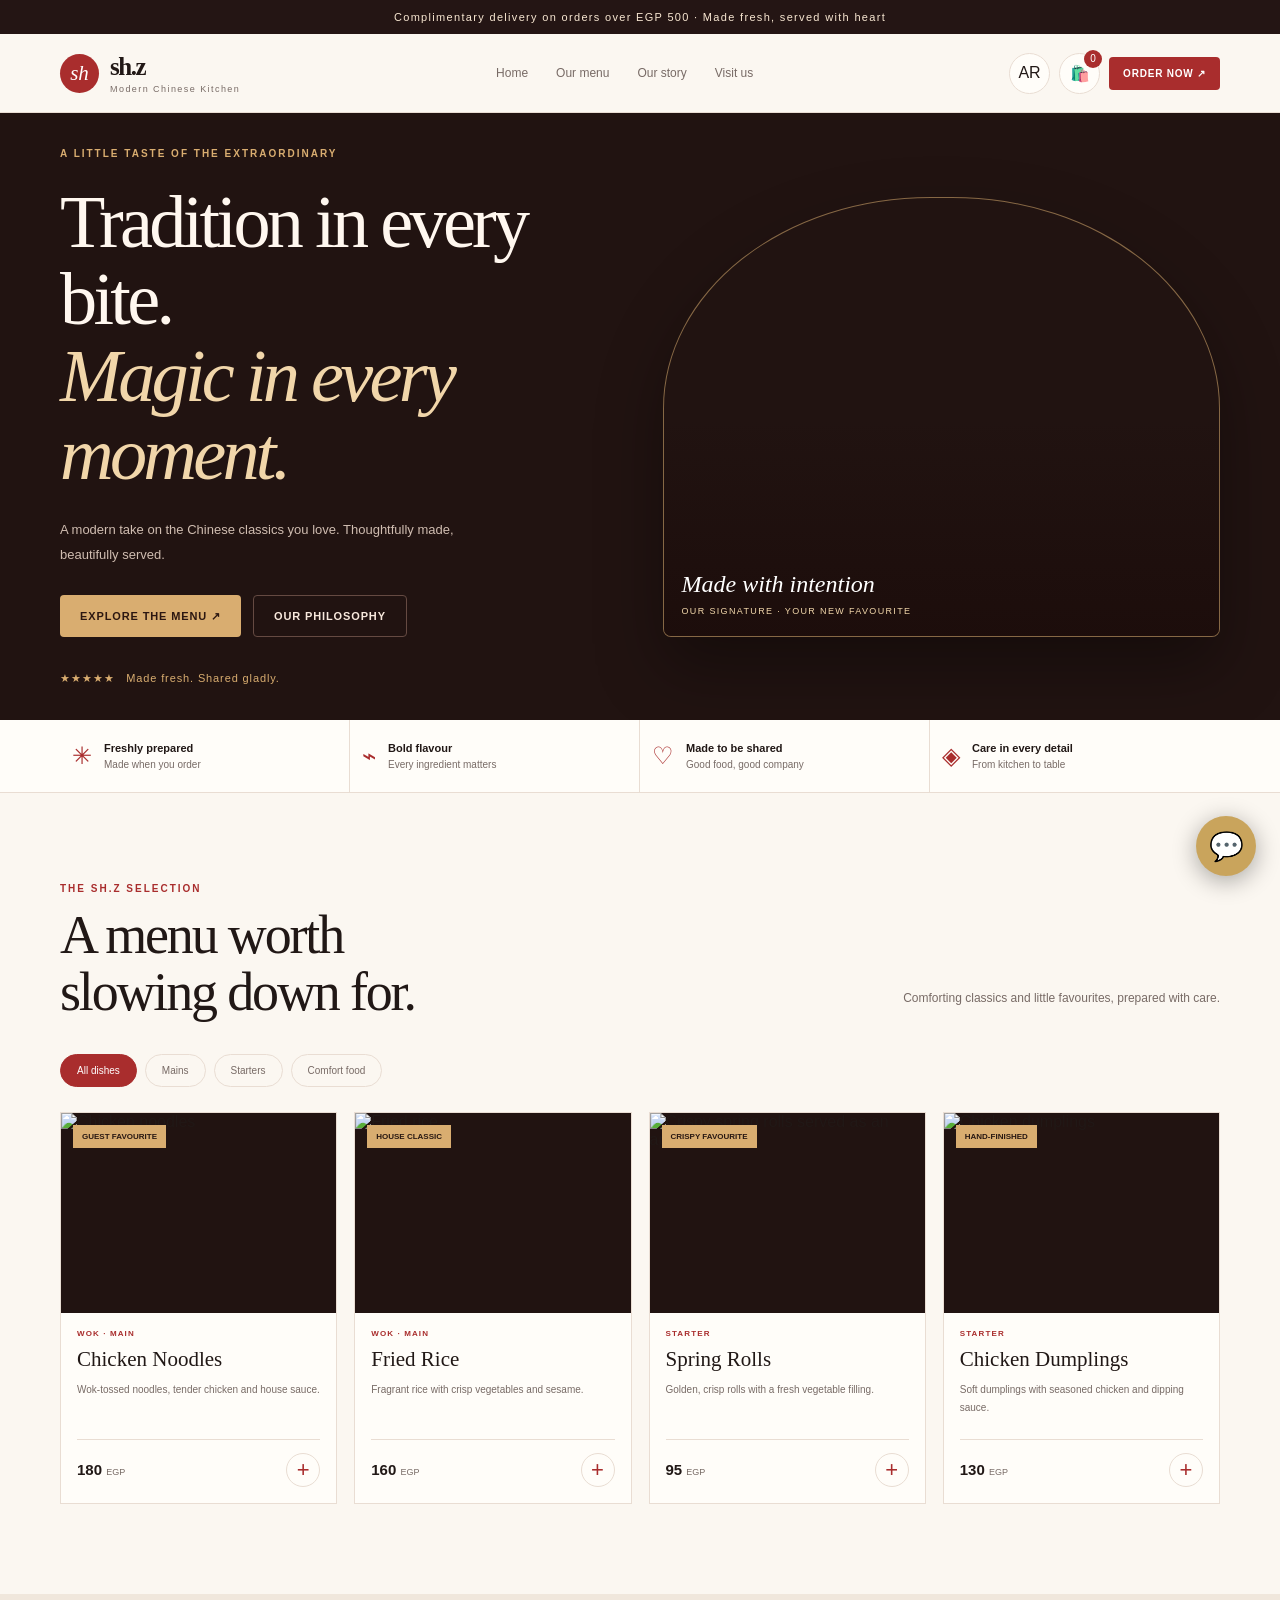
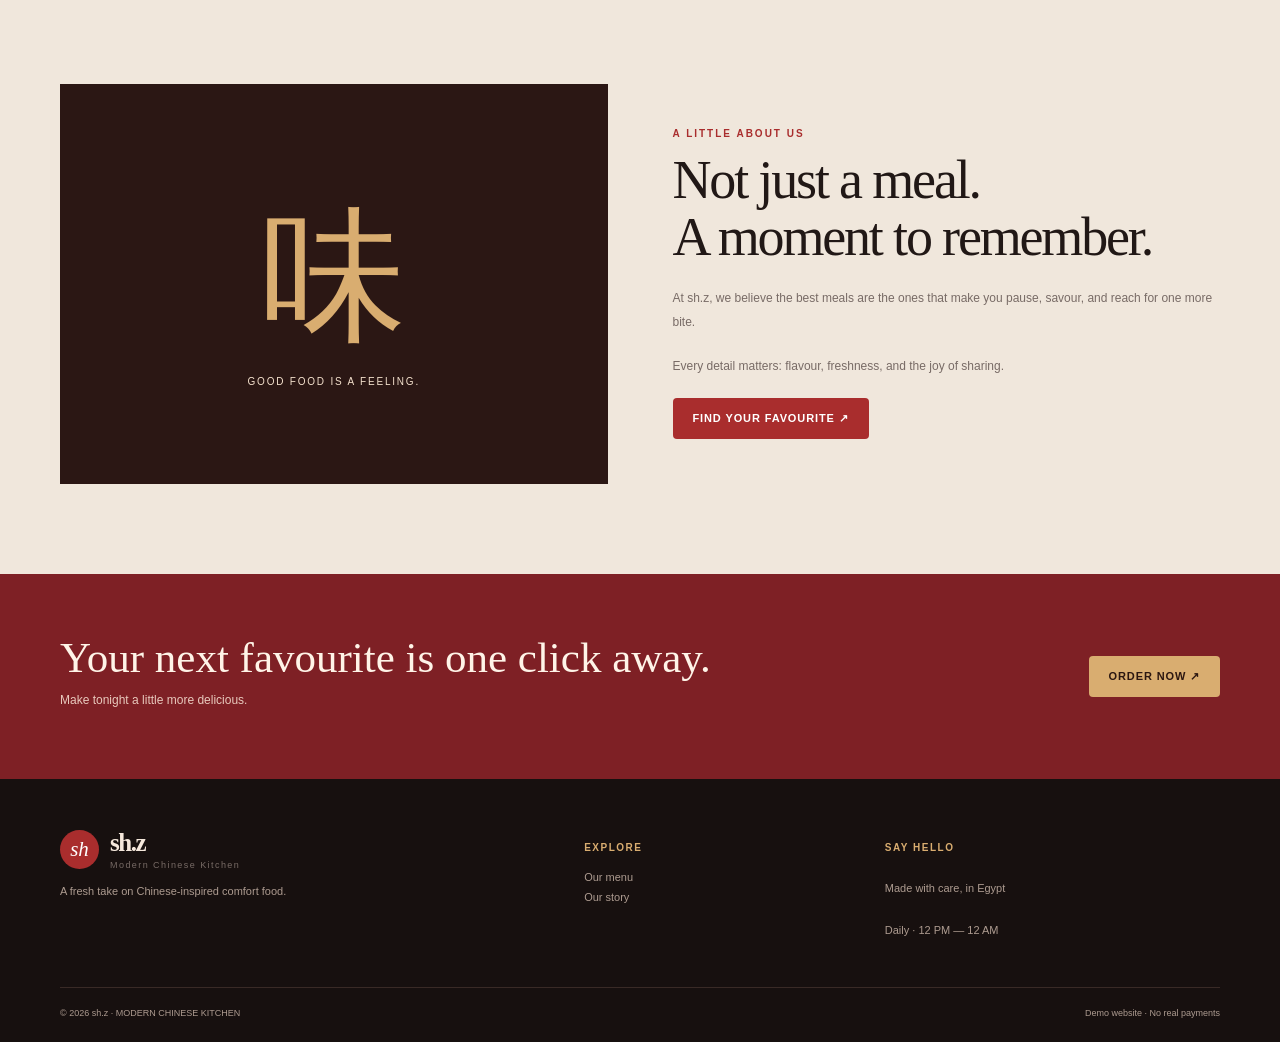
==== commit c3367fd5: "Add files via upload" ====
--- a/index.html
+++ b/index.html
@@ -216,9 +216,7 @@
 
           <article class="menu-card" data-category="starters" data-id="rolls">
             <div class="dish-art">
-              <img class="dish-photo"
-                src="https://images.unsplash.com/photo-1548507200-3a1d9f4e9c69?auto=format&fit=crop&w=700&q=80"
-                alt="Spring rolls">
+              <img class="dish-photo" src="https://images.unsplash.com/photo-1515022376298-7333f33e704b?auto=format&fit=crop&w=800&q=82" alt="Crispy spring rolls served as an appetizer" loading="lazy" onerror="this.onerror=null;this.src='https://images.unsplash.com/photo-1515022376298-7333f33e704b?auto=format&fit=crop&w=800&q=82'">
               <span class="dish-tag" data-en="Crispy favourite" data-ar="قرمشة مميزة">Crispy favourite</span>
             </div>
             <div class="dish-info">
